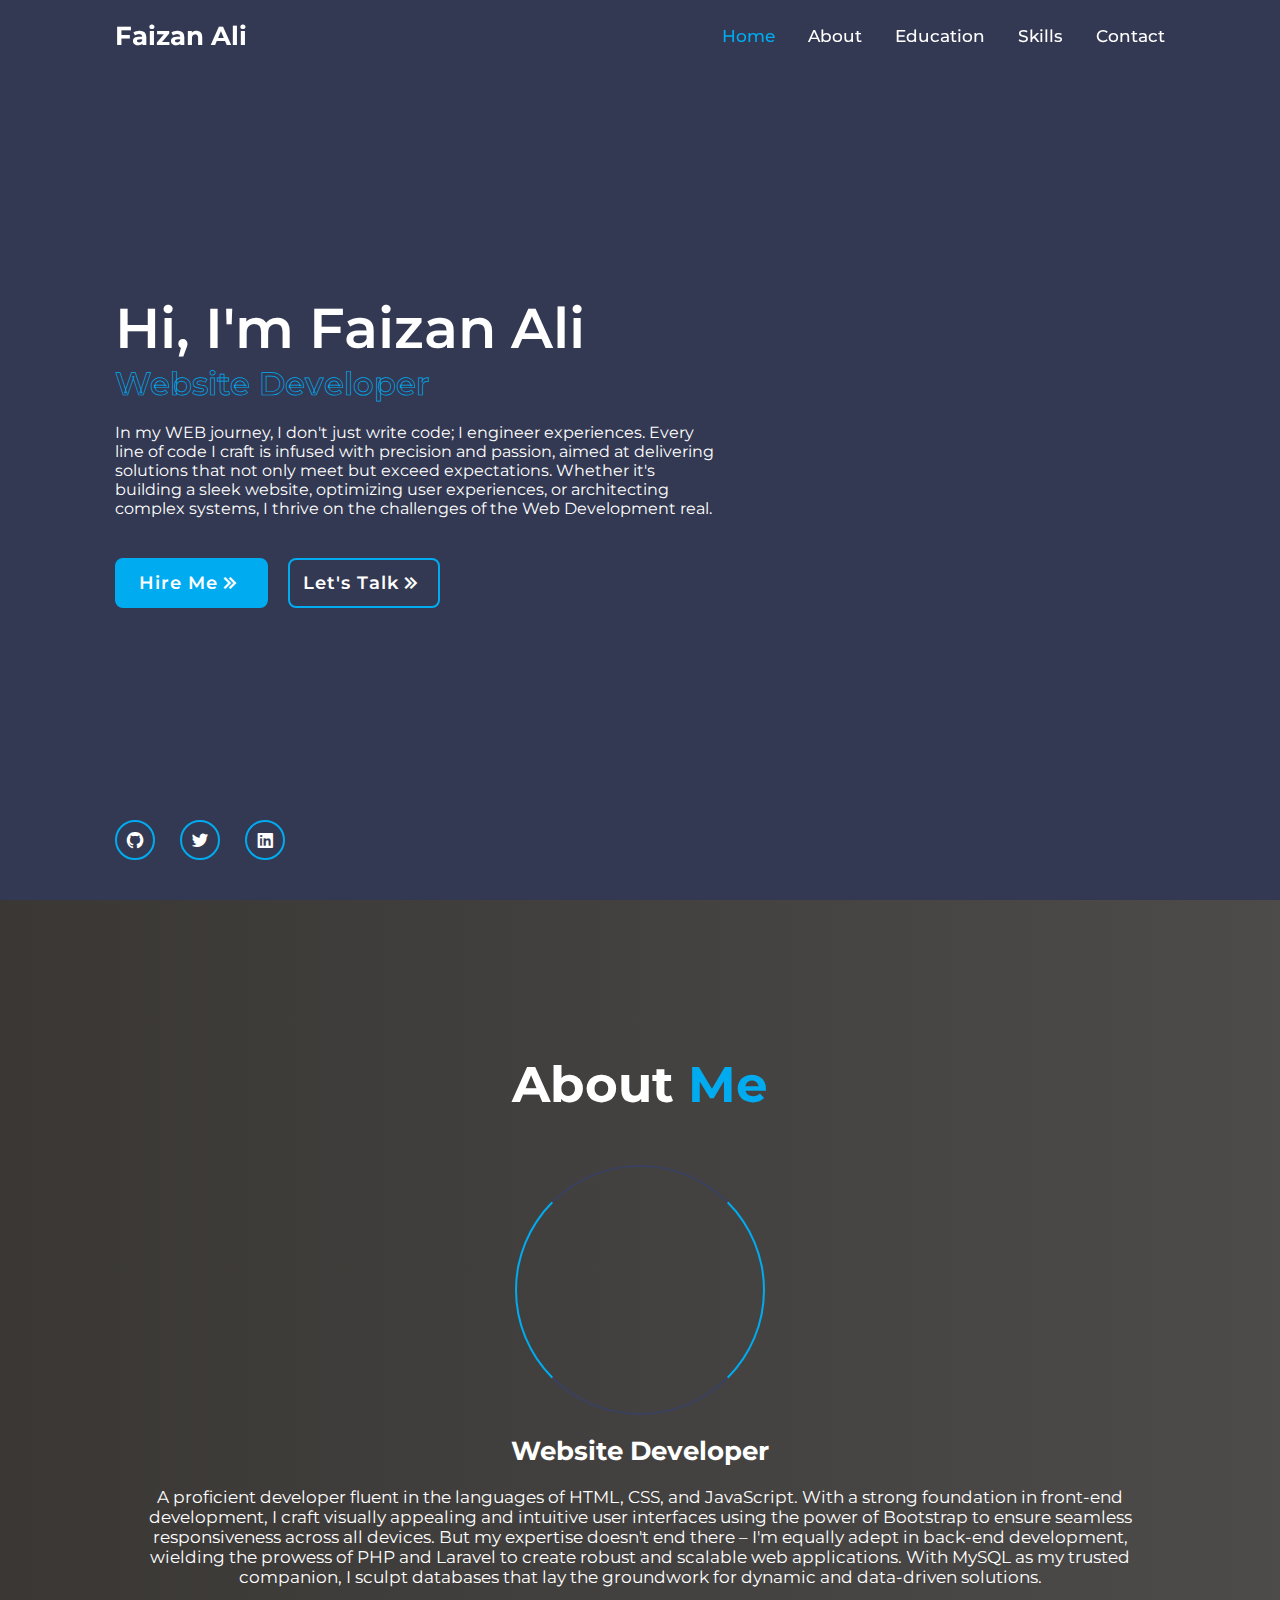
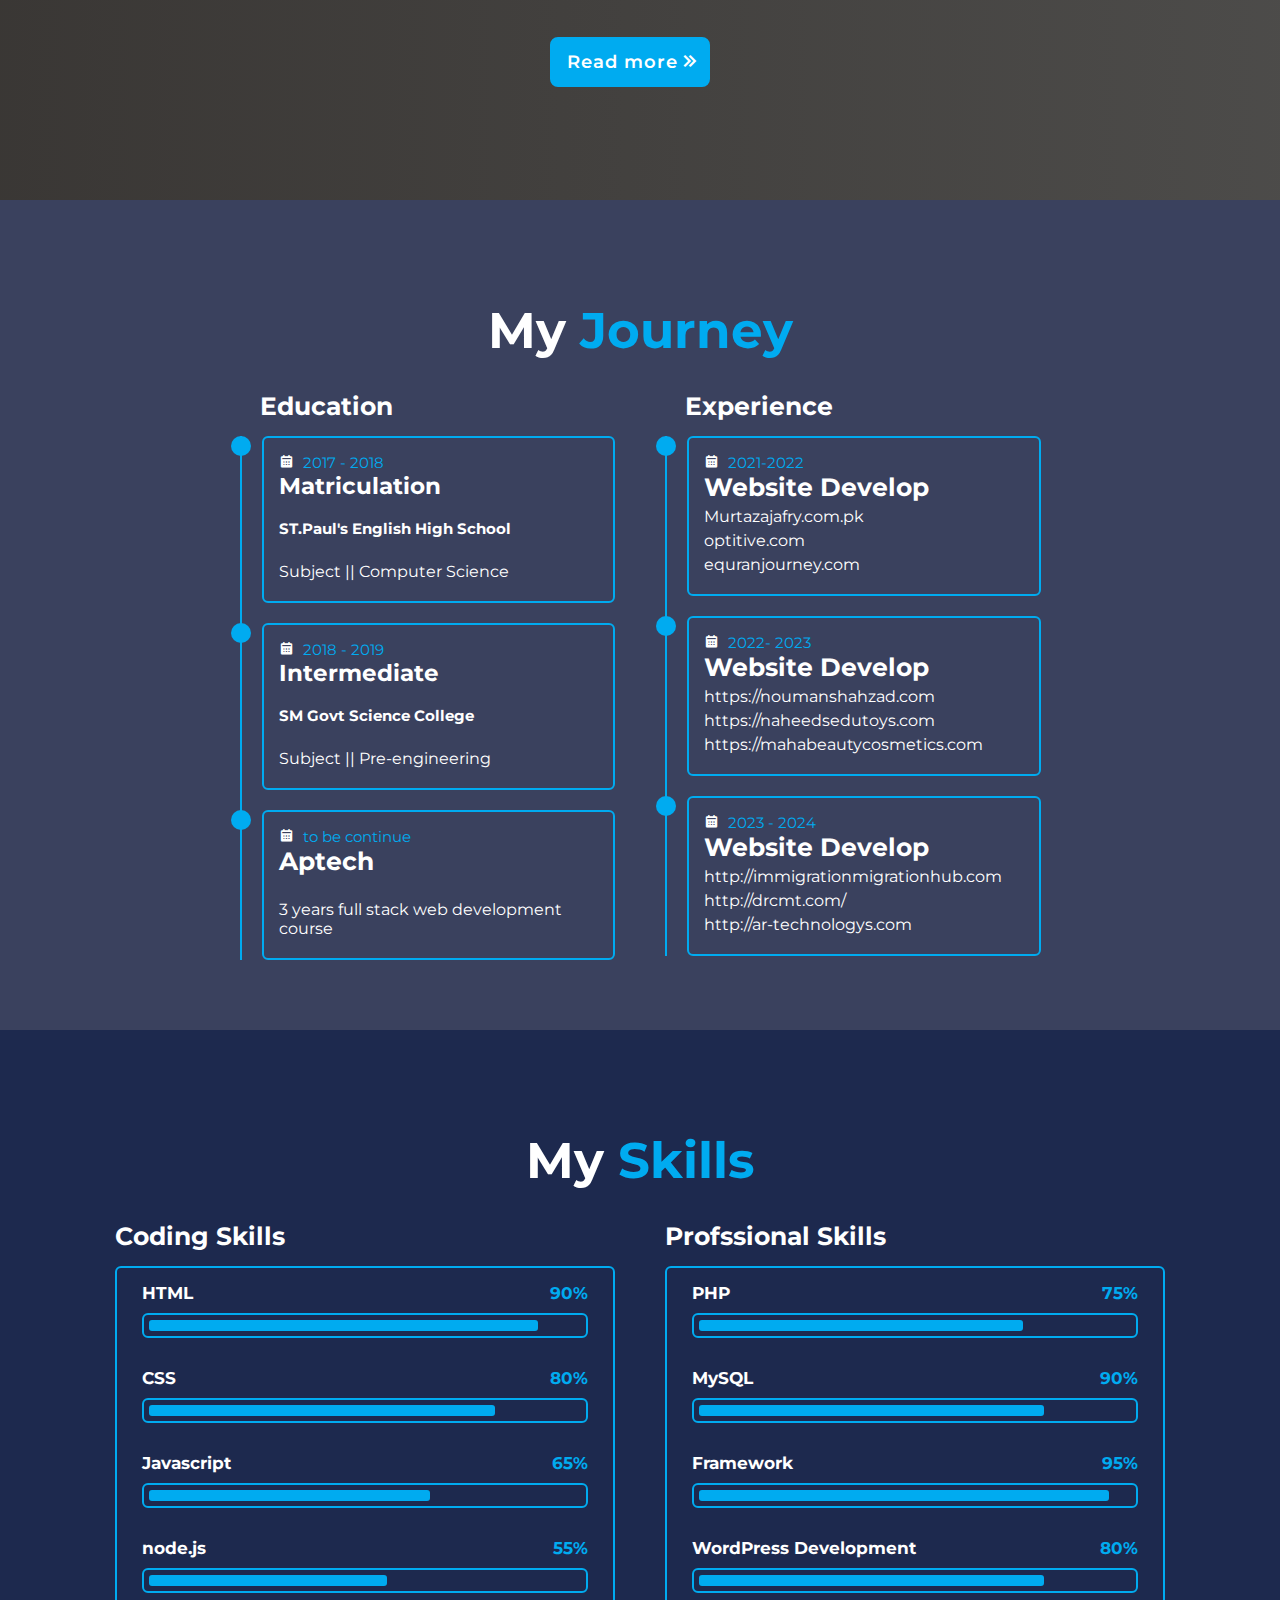
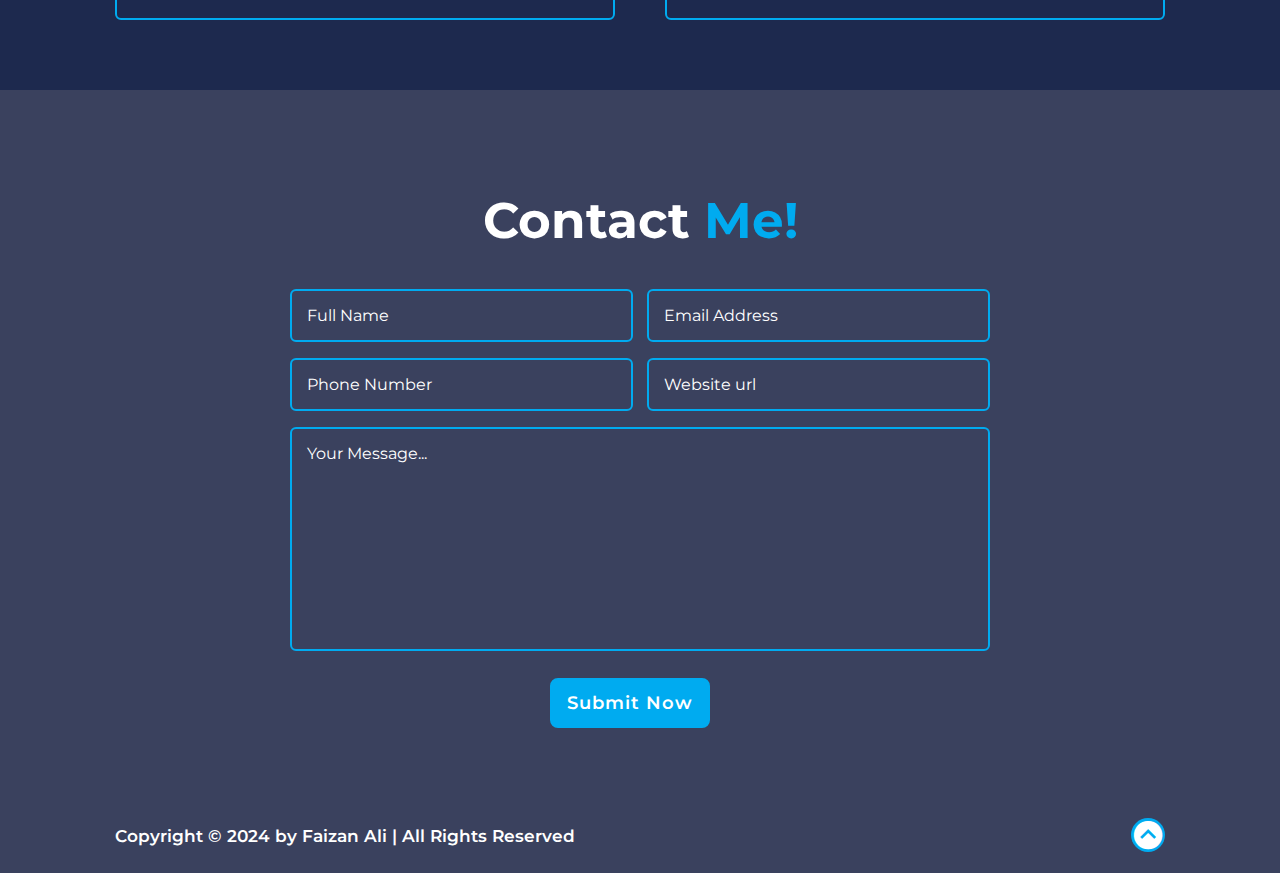
==== index.html @ c3c20338 "Update and rename Portfolio.html to index.html" ====
<!DOCTYPE html>
<html lang="en">

<head>
    <meta charset="UTF-8">
    <meta name="viewport" content="width=device-width, initial-scale=1.0">
    <link rel="stylesheet" href="Portfolio.css">
    <link rel="stylesheet" href="Responsive-Portfolio.css">
    <link href='https://unpkg.com/boxicons@2.1.4/css/boxicons.min.css' rel='stylesheet'>
    <!-- <link rel="shortcut icon" href="images/web_icon.png"> -->
    <title>Faizan Ali - Website</title>
</head>

<body>

    <header class="header">

        <a href="#home" class="logo">Faizan Ali</a>

        <div class="bx bx-menu" id="menu-icon"></div>

        <nav class="navbar">
            <a href="#home" class="active">Home</a>
            <a href="#about">About</a>
            <a href="#education">Education</a>
            <a href="#skills">Skills</a>
            <a href="#contact">Contact</a>

            <span class="active-nav"></span>
        </nav>

    </header>

    <section class="home" id="home">

        <div class="home-content">

            <h1 class="title">Hi, I'm <span>Faizan Ali</span></h1>

            <div class="text-animation">
                <h3 class="txt-title">Website Developer</h3>
            </div>

            <p class="desc">In my WEB journey, I don't just write code; I engineer experiences. Every line of code I craft is infused with precision and passion, aimed at delivering solutions that not only meet but exceed expectations. Whether it's building a sleek website, optimizing user experiences, or architecting complex systems, I thrive on the challenges of the Web Development real.</p>

            <div class="btn-box">
                <a href="#home" class="btn">Hire Me <i class='bx bx-chevrons-right arrow'></i></a>
                <a href="https://www.linkedin.com/in/faizan-ali-a88436270/" class="btn">Let's Talk <i
                        class='bx bx-chevrons-right arrow'></i></a>
            </div>

            <div class="home-sci">
                <a href="https://github.com/hateubaby"><i class='bx bxl-github'></i></a>
                <a href="-blank"><i class='bx bxl-twitter'></i></a>
                <a href="https://www.linkedin.com/in/faizan-ali-a88436270/"><i class='bx bxl-linkedin-square'></i></a>
            </div>

        </div>

    </section>

    <section class="about rainbow color" id="about">

        <h2 class="heading">About <span>Me</span></h2>

        <div class="about-img">
            <!-- <img src="images/Profile pic.png" alt="jasim's profile"> -->
            <div class="circle-spin"></div>
        </div>

        <div class="about-content">
            <h3 class="txt-title">Website Developer</h3>
            <p class="desc">
                A proficient developer fluent in the languages of HTML, CSS, and JavaScript. With a strong foundation in front-end development, I craft visually appealing and intuitive user interfaces using the power of Bootstrap to ensure seamless responsiveness across all devices.

But my expertise doesn't end there – I'm equally adept in back-end development, wielding the prowess of PHP and Laravel to create robust and scalable web applications. With MySQL as my trusted companion, I sculpt databases that lay the groundwork for dynamic and data-driven solutions.
            </p>
        </div>

        <div class="btn-box btns">
            <a href="https://www.linkedin.com/in/faizan-ali-a88436270/" class="btn">Read more <i
                    class='bx bx-chevrons-right arrow'></i></a>
        </div>

    </section>

    <section class="education" id="education">

        <h2 class="heading">My <span>Journey</span></h2>

        <div class="education-row">

            <div class="education-column">
                <h2 class="title">Education</h2>

                <div class="education-box">

                    <div class="education-content">
                        <div class="content">
                            <div class="year"><i class='bx bxs-calendar'></i> 2017 - 2018
                                <h2>Matriculation</h2>
                                <br>
                                <h4>ST.Paul's English High School</h4>
                                <br>
                                <p>Subject || Computer Science </p>
                            </div>
                        </div>
                    </div>

                    <div class="education-content">
                        <div class="content">
                            <div class="year"><i class='bx bxs-calendar'></i> 2018 - 2019
                                <h2>Intermediate</h2>
                                <br>
                                <h4>SM Govt Science College</h4>
                                <br>
                                <p>Subject || Pre-engineering</p>
                            </div>
                        </div>
                    </div>

                    <div class="education-content">
                        <div class="content">
                            <div class="year"><i class='bx bxs-calendar'></i> to be continue
                                <h3>Aptech</h3>
                                <br>
                                <p> 3 years full stack web development course </p>
                            </div>
                        </div>
                    </div>
                </div>
            </div>

            <!-- Experience -->

            <div class="education-column">
                <h2 class="title">Experience</h2>

                <div class="education-box">
                    <div class="education-content">
                        <div class="content">
                            <div class="year"><i class='bx bxs-calendar'></i> 2021-2022
                                <h3>Website Develop</h3>
                                <p>Murtazajafry.com.pk</p>
                                <p>optitive.com</p>
                                <p>equranjourney.com</p>
                            </div>
                        </div>
                    </div>

                    <div class="education-content">
                        <div class="content">
                            <div class="year"><i class='bx bxs-calendar'></i> 2022- 2023
                                <h3>Website Develop</h3>
                                <p>https://noumanshahzad.com</p>
                                <p>https://naheedsedutoys.com</p>
                                <p>https://mahabeautycosmetics.com</p>
                            </div>
                        </div>
                    </div>

                    <div class="education-content">
                        <div class="content">
                            <div class="year"><i class='bx bxs-calendar'></i> 2023 - 2024
                                <h3>Website Develop</h3>
                                <p>http://immigrationmigrationhub.com</p>
                                <p>http://drcmt.com/</p>
                                <p>http://ar-technologys.com</p>
                            </div>
                        </div>
                    </div>

                </div>
            </div>

        </div>
    </section>

    <section class="skills" id="skills">

        <h2 class="heading">My <span>Skills</span></h2>

        <div class="skills-row">

            <div class="skills-column">
                <h3 class="title">Coding Skills</h3>

                <div class="skills-box">
                    <div class="skills-content">

                        <div class="progress">
                            <h3>HTML <span>90%</span></h3>
                            <div class="bar"><span></span></div>
                        </div>

                        <div class="progress">
                            <h3>CSS <span>80%</span></h3>
                            <div class="bar"><span></span></div>
                        </div>

                        <div class="progress">
                            <h3>Javascript <span>65%</span></h3>
                            <div class="bar"><span></span></div>
                        </div>

                        <div class="progress">
                            <h3>node.js <span>55%</span></h3>
                            <div class="bar"><span></span></div>
                        </div>
                    </div>
                </div>

            </div>

            <!-- Another Skills -->

            <div class="skills-column">
                <h3 class="title">Profssional Skills</h3>

                <div class="skills-box">
                    <div class="skills-content">

                        <div class="progress">
                            <h3>PHP <span>75%</span></h3>
                            <div class="bar"><span></span></div>
                        </div>

                        <div class="progress">
                            <h3>MySQL <span>90%</span></h3>
                            <div class="bar"><span></span></div>
                        </div>

                        <div class="progress">
                            <h3>Framework <span>95%</span></h3>
                            <div class="bar"><span></span></div>
                        </div>

                        <div class="progress">
                            <h3>WordPress Development <span>80%</span></h3>
                            <div class="bar"><span></span></div>
                        </div>

                    </div>
                </div>

            </div>
        </div>

    </section>

    <section class="contact" id="contact">

        <h2 class="heading">Contact <span>Me!</span></h2>

        <form action="#home">

            <div class="input-box">

                <div class="input-field">
                    <input type="text" placeholder="Full Name" required>
                    <span class="focus"></span>
                </div>

                <div class="input-field">
                    <input type="email" placeholder="Email Address" required>
                    <span class="focus"></span>
                </div>

            </div>

            <div class="input-box">

                <div class="input-field">
                    <input type="number" placeholder="Phone Number" required>
                    <span class="focus"></span>
                </div>

                <div class="input-field">
                    <input type="url" placeholder="Website url" required>
                    <span class="focus"></span>
                </div>

            </div>

            <div class="textarea-field">
                <textarea name="" id="" cols="30" rows="10" placeholder="Your Message..." required></textarea>
                <span class="focus"></span>
            </div>

            <div class="btn-box btns">
                <button type="submit" class="btn">Submit Now</button>
            </div>

        </form>
    </section>

    <footer class="footer">

        <div class="footer-text">
            <p>Copyright &copy; 2024 by Faizan Ali | All Rights Reserved</p>
        </div>

        <div class="footer-iconTop">
            <a href="#home"> <i class='bx bxs-chevron-up-circle'></i> </a>
        </div>

    </footer>

    <script src="Portfolio.js"></script>
</body>

</html>
---- Portfolio.css ----
@import url('https://fonts.googleapis.com/css2?family=Montserrat:ital,wght@0,100;0,200;0,300;0,400;0,500;0,600;0,700;1,100;1,200;1,300;1,400;1,500;1,600;1,700&display=swap');

* {
    margin: 0;
    padding: 0;
    box-sizing: border-box;
    font-family: 'Montserrat', sans-serif;
    outline: none;
    border: none;
    color: white;
    text-decoration: none;
    scroll-behavior: smooth;
}

:root {
    --bg-color: #3a415e;
    --main-color: #00abf0;
}

html {
    font-size: 62.5%;
    overflow-x: hidden;
}

body {
    background-color: var(--bg-color);
    color: white;
}

/* Header designing */

header {
    position: fixed;
    top: 0px;
    left: 0px;
    /* border: 6px solid white; */
    width: 100%;
    padding: 2rem 9%;
    display: flex;
    justify-content: space-between;
    align-items: center;
    background-color: transparent;
    z-index: 1000;
    transition: .3s ease-in-out;
}

.header.sticky {
    backdrop-filter: blur(100px);
    border-bottom: .2rem solid rgba(255, 255, 255, 0.075);
}

.logo {
    font-size: 2.6rem;
    font-weight: 700;
    color: white;
}

.navbar a {
    font-size: 1.7rem;
    color: white;
    font-weight: 500;
    margin-left: 3rem;
    transition: 0.4s ease;
}

.navbar a:hover,
.navbar a.active {
    color: var(--main-color);
}

#menu-icon {
    font-size: 3.5rem;
    color: white;
    display: none;
}

/* Hero or Home section designing */

section {
    min-height: 100vh;
    padding: 10rem 9% 2rem;
    /* border: 4px solid red; */
}

.home {
    display: flex;
    align-items: center;
    padding: 0 9%;
    /* background: url(images/Home\ Page.png) no-repeat; */
    background-size: cover;
    background-position: center;
}

.home::before {
    content: "";
    position: absolute;
    top: 0;
    left: 0;
    width: 100%;
    height: 100%;
    background: rgba(0, 0, 0, 0.116);
}

.home-content {
    max-width: 60rem;
    z-index: 90;
}

.home-content h1 {
    font-size: 5.6rem;
    font-weight: 600;
    line-height: 1.3;
}

.home .text-animation {
    position: relative;
    width: 32.8rem;
}

.home .text-animation h3 {
    font-size: 3.2rem;
    font-weight: 600;
    color: transparent;
    -webkit-text-stroke: .7px var(--main-color);
}

.home-content p {
    font-size: 1.6rem;
    margin: 2rem 0 4rem;
}

.btn-box {
    position: relative;
    display: flex;
    justify-content: space-between;
    width: 34.5rem;
    height: 5rem;
}

.btn-box .btn {
    position: relative;
    display: inline-flex;
    justify-content: center;
    align-items: center;
    width: 17rem;
    height: 100%;
    background-color: var(--main-color);
    border: .2rem solid var(--main-color);
    border-radius: .8rem;
    color: white;
    font-size: 1.8rem;
    font-weight: 600;
    letter-spacing: .1rem;
    cursor: pointer;
    z-index: 1;
    overflow: hidden;
    margin-right: 20px;
}

.btn-box .btn:first-child {
    color: white;
}

.btn-box .btn:nth-child(2) {
    background-color: transparent;
    color: white;
}

.btn-box .btn:nth-child(2)::before {
    background-color: #00abf0;
}

.btn-box .btn::before {
    content: '';
    position: absolute;
    top: 0;
    left: 0;
    width: 0;
    height: 100%;
    background-color: var(--bg-color);
    z-index: -1;
    transition: .5s;
}

.btn-box .btn:hover::before {
    width: 100%;
}

.home-sci {
    position: absolute;
    bottom: 4rem;
    width: 170px;
    display: flex;
    justify-content: space-between;
}

.home a {
    position: relative;
    display: inline-flex;
    justify-content: center;
    align-items: center;
    width: 40px;
    height: 40px;
    background-color: transparent;
    border: .2rem solid var(--main-color);
    border-radius: 50%;
    font-size: 20px;
    color: var(--main-color);
    overflow: hidden;
    z-index: 1;
    transition: 0.5s;
}

.home a::before {
    content: '';
    position: absolute;
    top: 0;
    left: 0;
    width: 0;
    height: 100%;
    background-color: var(--main-color);
    color: white;
    z-index: -1;
    transition: 0.5s;
}

.home a:hover {
    color: var(--bg-color);
}

.home a:hover::before {
    width: 100%;
}

.arrow {
    font-size: 2.5rem;
}

/* About section designing */

.about {
    display: flex;
    justify-content: center;
    align-items: center;
    flex-direction: column;
    /* border: 6px solid blue; */
    gap: 2rem;
    padding-bottom: 6rem;
}

.rainbow {
    background: linear-gradient(to right, #3a3734fa, #727269c8, #2c392c, #3d3d6f, #593d6c, #141015);
    background-size: 1200% 100%;
    animation: rainbowAnimation 10s ease infinite;
}

@keyframes rainbowAnimation {
    0% {
        background-position: 0% 50%;
    }
    100% {
        background-position: 100% 50%;
    }
}

.about .btn-box .btn {
    padding-left: 1rem;
}

.heading {
    font-size: 5rem;
}

.heading span {
    color: var(--main-color);
}

.about-img {
    position: relative;
    width: 25rem;
    height: 25rem;
    display: flex;
    justify-content: center;
    align-items: center;
    border-radius: 50%;
}

.about-img img {
    width: 90%;
    border-radius: 50%;
    border: .2rem solid var(--main-color);
}

.about-img .circle-spin {
    position: absolute;
    top: 50%;
    left: 50%;
    transform: translate(-50%, -50%) rotate(0);
    width: 100%;
    height: 100%;
    border-radius: 50%;
    border-top: .2rem solid var(--bg-color);
    border-bottom: .2rem solid var(--bg-color);
    border-left: .2rem solid var(--main-color);
    border-right: .2rem solid var(--main-color);
}

.about-content {
    text-align: center;
}

.txt-title {
    font-size: 2.6rem;
}

.about-content p {
    font-size: 1.7rem;
    margin: 2rem 0 3rem;
}

.heading {
    margin-bottom: 3rem;
    text-align: center;
}

.btn-box.btns {
    display: inline-flex;
    width: 18rem;
}

/* Education section designing */

.education {
    display: flex;
    align-items: center;
    justify-content: center;
    flex-direction: column;
    min-height: auto;
    padding-bottom: 5rem;
}

.education .education-row {
    display: flex;

    /* flex-wrap: wrap; */
    /* border: 4px solid red; */
    gap: 5rem;
}

.education-row .education-column {
    flex-direction: row;
    flex: 1 1 40rem;
}

.education-column .title {
    font-size: 2.5rem;
    margin: 0 0 1.5rem 2rem;
}

.title {
    font-size: 2.5rem;
}

.education-column .education-box {
    border-left: .2rem solid var(--main-color);
}

.education-box .education-content {
    position: relative;
    padding-left: 2rem;
}

.education-box .education-content::before {
    content: '';
    position: absolute;
    top: 0;
    left: -1.1rem;
    width: 2rem;
    height: 2rem;
    background-color: var(--main-color);
    border-radius: 50%;
}

.education-content .content {
    position: relative;
    padding: 1.5rem;
    border: .2rem solid var(--main-color);
    border-radius: .6rem;
    margin-bottom: 2rem;
    overflow: hidden;
}

.education-content .content::before {
    content: '';
    position: absolute;
    top: 0;
    left: 0;
    width: 0;
    height: 100%;
    background: #00acf02d;
    z-index: -1;
    transition: .5s;
}

.education-content .content:hover::before {
    width: 100%;
}

.education-content .content .year {
    font-size: 1.5rem;
    color: var(--main-color);
    padding-bottom: .5rem;
}

.education-content .content .year i {
    padding-right: .5rem;
}

.education-content .content h3 {
    color: white;
    font-size: 2.5rem;
}

.education-content .content p {
    color: white;
    font-size: 1.6rem;
    padding-top: .5rem;
}

/* Skills section designing */

.skills {
    min-height: auto;
    padding-bottom: 7rem;
    background-color: #1d294e;
}

.skills .skills-row {
    display: flex;
    flex-wrap: wrap;
    gap: 5rem;
}

.skills-row .skills-column {
    flex: 1 1 40rem;
    border-radius: .6rem;
}

.progress h3 span {
    color: var(--main-color);
}

.skills-column .title {
    margin: 0 0 1.5rem;
}

.skills-box .skills-content {
    position: relative;
    border: .2rem solid var(--main-color);
    border-radius: .6rem;
    padding: .5rem 1.5rem;
    z-index: 1;
}

.skills-box .skills-content::before {
    content: '';
    position: absolute;
    top: 0;
    left: 0;
    width: 0;
    height: 100%;
    background: var(--bg-color);
    z-index: -1;
    transition: .5s;
}

.skills-box .skills-content:hover::before {
    width: 100%;
}

.skills-content .progress {
    padding: 1rem;
}

.skills-content .progress h3 {
    font-size: 1.7rem;
    display: flex;
    justify-content: space-between;
}

.skills-content .progress .bar {
    height: 2.5rem;
    border: .2rem solid var(--main-color);
    border-radius: .6rem;
    padding: .5rem;
    margin: 1rem 0;
}

.skills-content .progress .bar span {
    display: block;
    height: 100%;
    border-radius: .3rem;
    background-color: var(--main-color);
}

.skills-column:nth-child(1) .skills-content .progress:nth-child(1) .bar span {
    width: 90%;
}

.skills-column:nth-child(1) .skills-content .progress:nth-child(2) .bar span {
    width: 80%;
}

.skills-column:nth-child(1) .skills-content .progress:nth-child(3) .bar span {
    width: 65%;
}

.skills-column:nth-child(1) .skills-content .progress:nth-child(4) .bar span {
    width: 55%;
}

/* For Professional skills */

.skills-column:nth-child(2) .skills-content .progress:nth-child(1) .bar span {
    width: 75%;
}

.skills-column:nth-child(2) .skills-content .progress:nth-child(2) .bar span {
    width: 80%;
}

.skills-column:nth-child(2) .skills-content .progress:nth-child(3) .bar span {
    width: 95%;
}

.skills-column:nth-child(2) .skills-content .progress:nth-child(4) .bar span {
    width: 80%;
}

/* Content Section Designing */

.contact {
    min-height: auto;
    padding-bottom: 7rem;
}

.contact form {
    max-width: 70rem;
    margin: 0 auto;
    text-align: center;
}

.contact form .input-box {
    position: relative;
    display: flex;
    justify-content: space-between;
    flex-wrap: wrap;
}

.contact form .input-box .input-field {
    position: relative;
    width: 49%;
    margin: .8rem 0;
}

.contact form .input-box .input-field input,
.contact form .textarea-field textarea {
    width: 100%;
    height: 100%;
    padding: 1.5rem;
    font-size: 1.6rem;
    color: white;
    background: transparent;
    border-radius: .6rem;
    border: .2rem solid var(--main-color);
}

.contact form .input-box .input-field input::placeholder,
.contact form .textarea-field textarea::placeholder {
    color: white;
}

.contact form .focus {
    content: '';
    position: absolute;
    top: 0;
    left: 0;
    width: 0;
    height: 100%;
    background: #00acf02d;
    border-radius: .6rem;
    z-index: -1;
    transition: .5s;
}

.contact form .input-box .input-field input:focus~.focus,
.contact .input-box .input-field input:valid~.focus,
.contact form .textarea-field textarea:focus~.focus,
.contact form .textarea-field textarea:valid~.focus {
    width: 100%;
}

.contact form .textarea-field {
    position: relative;
    margin: .8rem 0 2.7rem;
    display: flex;
}

.contact form .textarea-field textarea {
    resize: none;
}

.btn {
    cursor: pointer;
}

/* Footer Section designing */

.footer {
    display: flex;
    justify-content: space-between;
    align-items: center;
    flex-wrap: wrap;
    padding: 2rem 9%;
    background-color: var(--bg-color);
}

.footer-text p {
    font-size: 1.7rem;
    font-weight: 600;
    
}

.footer-iconTop a {
    position: relative;
    background-color: #00abf0;
    color: var(--bg-color);
    display: inline-flex;
    justify-content: center;
    align-items: center;
    border-radius: 6rem;
}

.footer-iconTop a:hover {
    background-color: #fff;
}

.footer-iconTop a i {
    font-size: 3.4rem;
}
---- Responsive-Portfolio.css ----
@media (max-width: 1200px) {
    html {
        font-size: 55%;
    }
}

@media (max-width: 991px) {
    .header {
        padding: 4rem 5%;
    }

    section {
        padding: 10rem 4% 2rem;
    }

    .home {
        padding: 0 4%;
    }

    .footer {
        padding: 2rem 4%;
    }
}

@media (max-width: 768px) {
    .header {
        background-color: var(--bg-color);
    }

    #menu-icon {
        display: block;
    }

    .navbar {
        position: absolute;
        top: 100%;
        left: -100%;
        width: 100%;
        padding: 0rem 4% 1rem;
        background-color: #00abf0;
        z-index: 1;
        box-shadow: 0 .5rem 1rem rgba(0, 0, 0, .2);
        transition: .25s ease;
        transition-delay: .25s;
    }

    .navbar.active {
        left: 0;
        transition-delay: 0s;
    }

    .navbar .active-nav {
        position: absolute;
        top: 0;
        left: -100%;
        width: 100%;
        height: 100%;
        background: var(--bg-color);
        border-top: .1rem solid rgba(0, 0, 0, .2);
        z-index: -1;
        transition: .25s ease;
        transition-delay: 0s;
    }

    .navbar.active .active-nav {
        left: 0;
        transition: .25s ease;
    }

    .navbar a {
        display: block;
        font-size: 2rem;
        margin: 3rem 0;
        transform: translateX(-20rem);
        transition: .25s ease;
        transition-delay: 0;
    }

    .navbar.active a{
        transform: translateX(0);
        transition-delay: .25s;
    }
}

@media only screen and (max-width: 480px){
    .education .education-row {
        display: flex;
        flex-wrap: wrap;
        /* border: 4px solid red; */
        gap: 5rem;
    }   
}
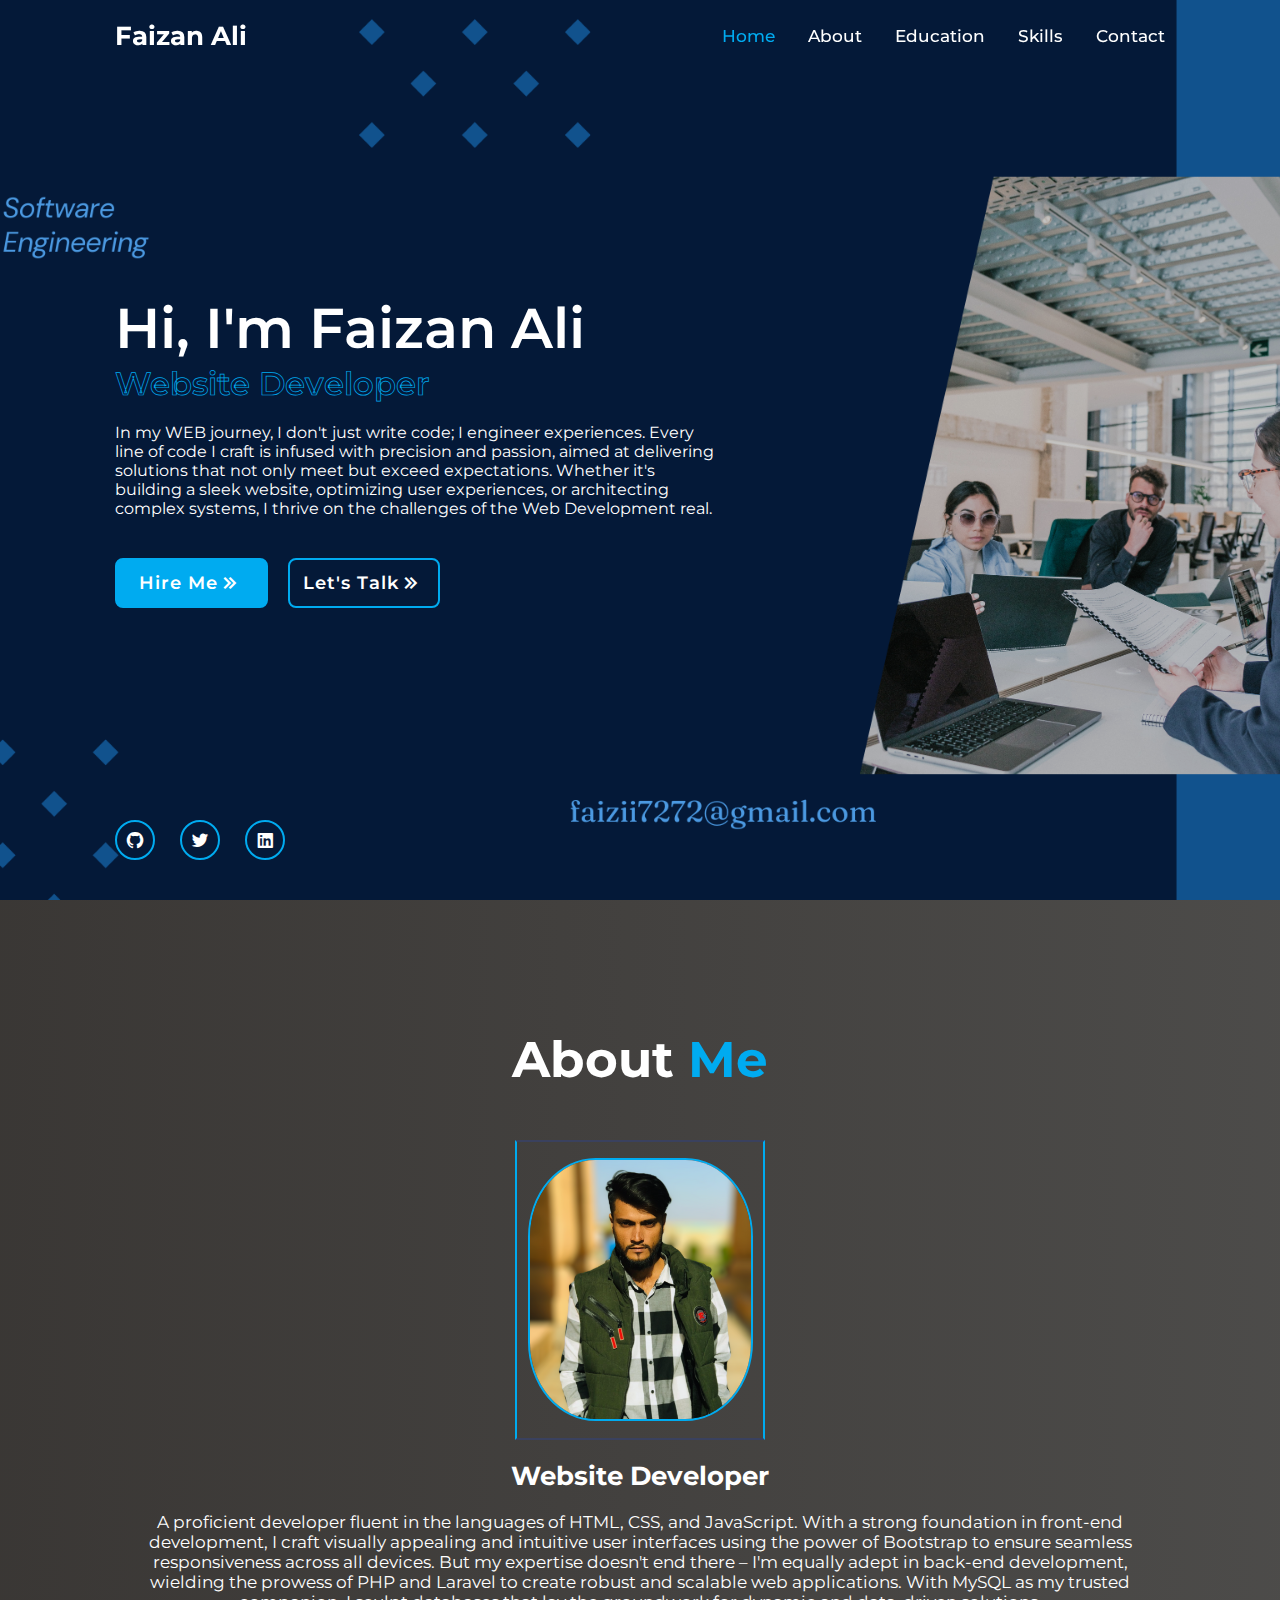
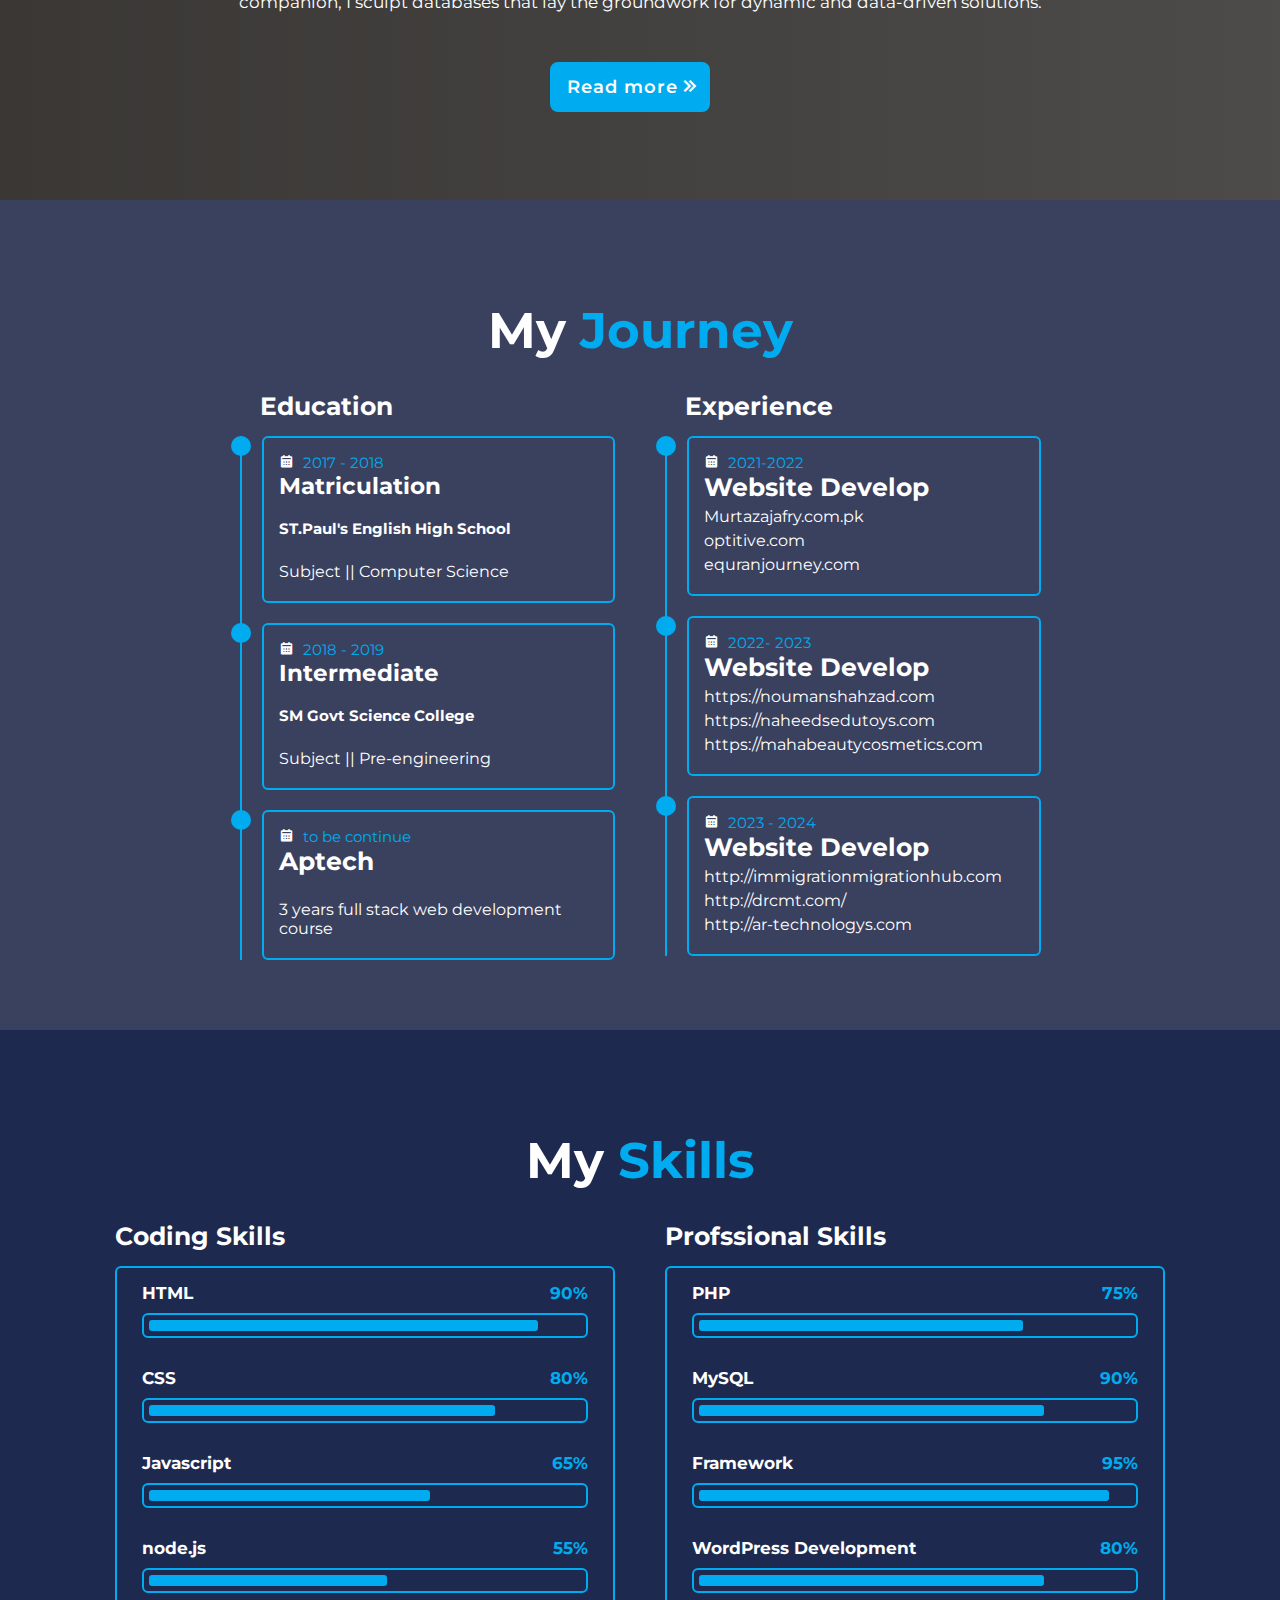
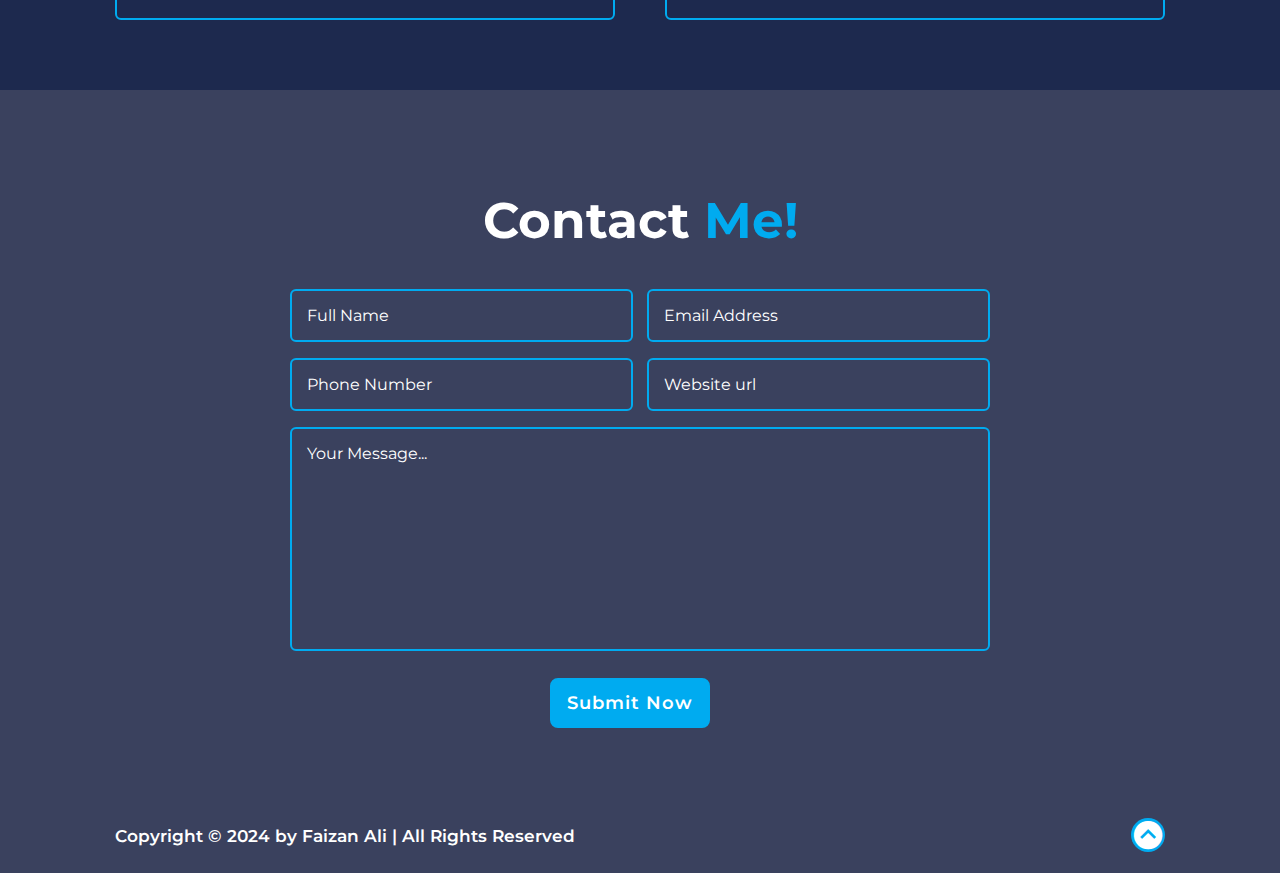
==== commit 56dd9cd6: "Update index.html" ====
--- a/index.html
+++ b/index.html
@@ -7,7 +7,7 @@
     <link rel="stylesheet" href="Portfolio.css">
     <link rel="stylesheet" href="Responsive-Portfolio.css">
     <link href='https://unpkg.com/boxicons@2.1.4/css/boxicons.min.css' rel='stylesheet'>
-    <!-- <link rel="shortcut icon" href="images/web_icon.png"> -->
+    <link rel="shortcut icon" href="images/web_icon.png">
     <title>Faizan Ali - Website</title>
 </head>
 
@@ -64,7 +64,7 @@
         <h2 class="heading">About <span>Me</span></h2>
 
         <div class="about-img">
-            <!-- <img src="images/Profile pic.png" alt="jasim's profile"> -->
+            <img src="images/profile1.png" alt="Faizan's profile">
             <div class="circle-spin"></div>
         </div>
 
--- a/Portfolio.css
+++ b/Portfolio.css
@@ -86,9 +86,9 @@
     display: flex;
     align-items: center;
     padding: 0 9%;
-    /* background: url(images/Home\ Page.png) no-repeat; */
+    background: url(images/home.png) no-repeat;
     background-size: cover;
-    background-position: center;
+    background-position: bottom center;
 }
 
 .home::before {
@@ -278,7 +278,7 @@
 .about-img {
     position: relative;
     width: 25rem;
-    height: 25rem;
+    height: 30rem;
     display: flex;
     justify-content: center;
     align-items: center;
@@ -287,7 +287,8 @@
 
 .about-img img {
     width: 90%;
-    border-radius: 50%;
+    border: 4px solid rebeccapurple;
+    border-radius: 30%;
     border: .2rem solid var(--main-color);
 }
 
@@ -298,7 +299,7 @@
     transform: translate(-50%, -50%) rotate(0);
     width: 100%;
     height: 100%;
-    border-radius: 50%;
+    /* border-radius: 50%; */
     border-top: .2rem solid var(--bg-color);
     border-bottom: .2rem solid var(--bg-color);
     border-left: .2rem solid var(--main-color);
@@ -647,4 +648,4 @@
 
 .footer-iconTop a i {
     font-size: 3.4rem;
-}+}
